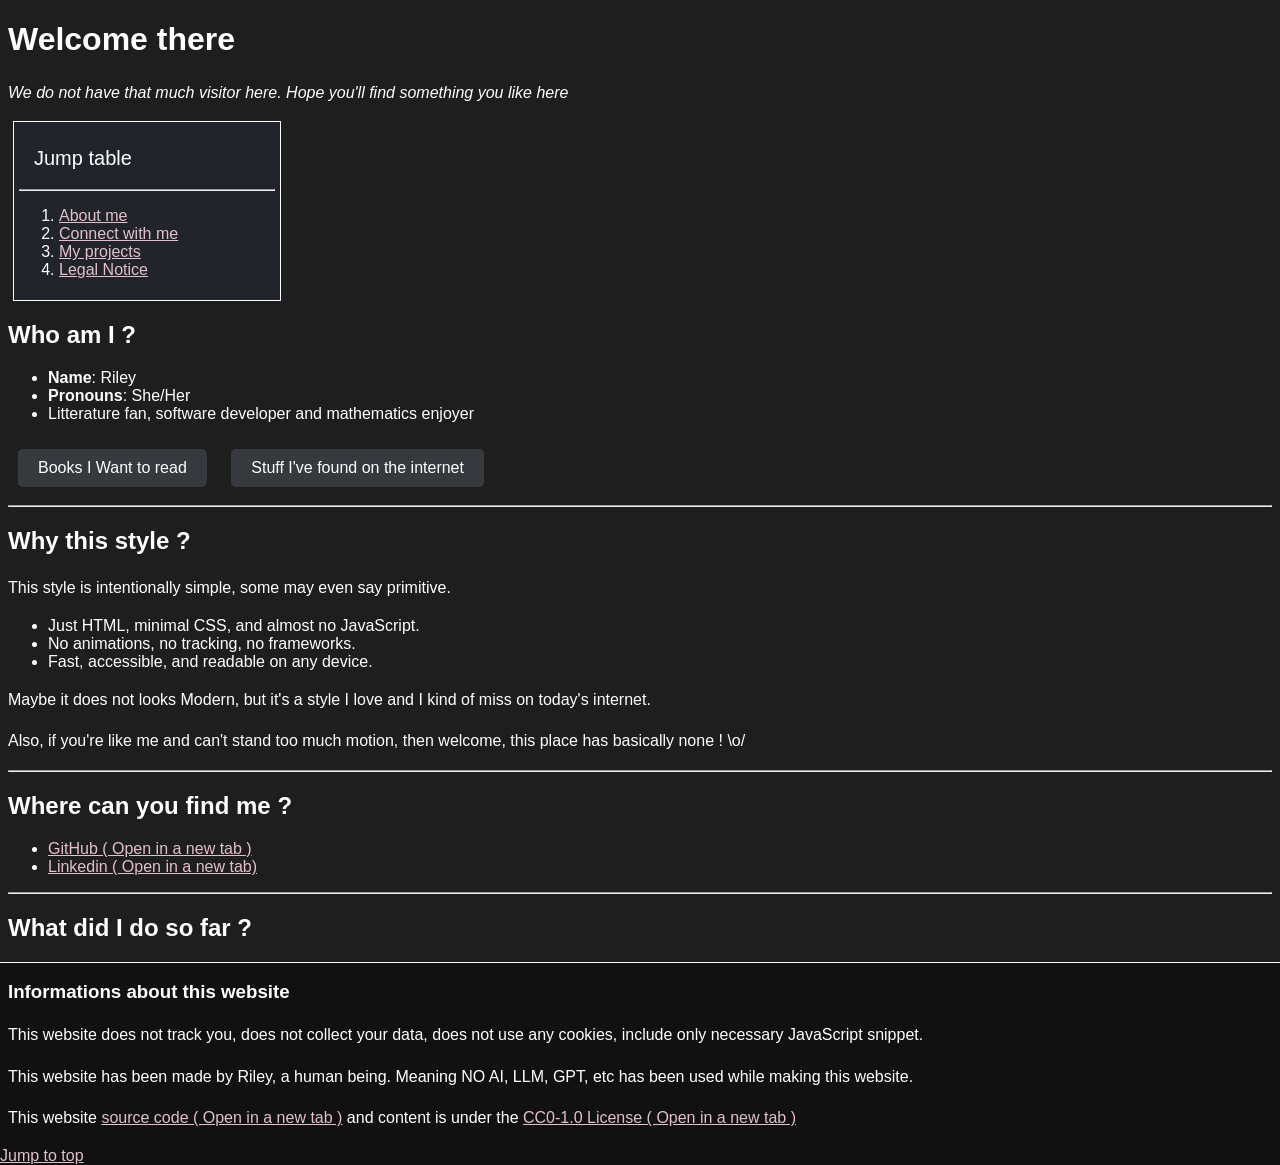
==== index.html @ 16c715bf "Initial commit" ====
<!DOCTYPE html>
<html lang="en">
  <head>
    <title>Riley's website</title>
    <link type="text/plain" rel="author" href="https://Riley-dsv.github.io/humans.txt"> 
    <link rel="stylesheet" href="./style/main.css">
    <link rel="stylesheet" href="./style/button.css">
    <link rel="stylesheet" href="./style/summary.css">
    <link rel="stylesheet" href="./style/footer.css">
    <meta charset="UTF-8">
    <meta name="viewport" content="width=device-width, initial-scale=1, user-scalable=yes">
  </head>
  <body>
    <header id="introduction">
      <h1 id="top">Welcome there</h1>
      <p id="subtitle">We do not have that much visitor here. Hope you'll find something you like here</p>
    </header>
    <nav>
      <p id="summary-title">Jump table</p>
      <hr>
      <ol>
        <li><a target="_self" href="#main">About me</a></li>
        <li><a target="_self" href="#network">Connect with me</a></li>
        <li>
          <a target="_self" href="#project">My projects</a>
          <ul>
          </ul>
        </li>
        <li><a target="_self" href="#legal">Legal Notice</a></li>
      </ol>
    </nav>
    <main>
      <section id="main">
        <h2>Who am I ?</h2>
        <ul>
          <li><b>Name</b>: Riley</li>
          <li><b>Pronouns</b>: She/Her</li>
          <li>Litterature fan, software developer and mathematics enjoyer</li>
        </ul>
        <a target="_self" href="#" class="button-link unavailable">Books I Want to read</a>
        <a target="_self" href="#" class="button-link unavailable">Stuff I've found on the internet</a>
      </section>
      <hr>
      <section>
        <h2>Why this style ?</h2>
        <p>This style is intentionally simple, some may even say primitive.</p>
        <ul>
          <li>Just HTML, minimal CSS, and almost no JavaScript.</li>
          <li>No animations, no tracking, no frameworks.</li>
          <li>Fast, accessible, and readable on any device.</li>
        </ul>
        <p>Maybe it does not looks Modern, but it's a style I love and I kind of miss on today's internet.</p> 
        <p>Also, if you're like me and can't stand too much motion, then welcome, this place has basically none ! \o/</p>
      </section>
      <hr>
      <section id="network">
        <h2>Where can you find me ?</h2>
        <ul>
          <li><a target="_blank" rel="noopener" href=https://github.com/Riley-dsv>GitHub ( Open in a new tab )</a></li>
          <li><a target="_blank" rel="noopener" href="https://www.linkedin.com/in/riley-dessertenne">Linkedin ( Open in a new tab)</a></li>
        </ul>
      </section>
      <hr>
      <section id="project">
        <h2>What did I do so far ?</h2>
      </section>
    </main>
    <footer>
      <section id="legal">
        <h3>Informations about this website</h3>
        <p>This website does not track you, does not collect your data, does not use any cookies, include only necessary JavaScript snippet.</p>
        <p>This website has been made by Riley, a human being. Meaning NO AI, LLM, GPT, etc has been used while making this website.</p>
        <p>This website <a target="_blank" rel="noopener" href="https://github.com/Riley-dsv/Riley-dsv.github.io">source code ( Open in a new tab )</a> and content is under the <a target="_blank" rel="noopener" href=https://creativecommons.org/publicdomain/zero/1.0/deed.en>CC0-1.0 License ( Open in a new tab )</a></p> 
      </section>
      <a target="_top" href="#top">Jump to top</a>
    </footer>
  </body>
</html>
---- style/main.css ----
:root
{
  scrollbar-width: none;
  --background-color: #1F1E1E;
  --text-color: #FFF;
  --code-font-size: 15px;
  --visited-link-color: #CD9DCD;
  --link-color: #E3C0CA;
  --max-paragraph-width: 110ch;
}

html
{
  background-color: var(--background-color);
  color: var(--text-color);
  font-family: Arial, sans-serif;
}

body
{
  margin: 0;
}

#subtitle
{
  font-style: italic;
}

header#introduction, main
{
  margin: 8px;
}

p
{
  text-align: left;
  line-height: 1.6;
  max-width: var(--max-paragraph-width);
}

a
{
  color: var(--link-color);
}


a:visited
{
  color: var(--visited-link-color);
}

abbr
{
  font-style: oblique;
  color: chocolate;
}
---- style/button.css ----
.button-link {
  display: inline-block;
  margin: 10px;
  padding: 10px 20px;
  background-color: #626569;
  color: #FFF;
  text-decoration: none;
  border: none;
  border-radius: 5px;
  cursor: pointer;
}

.button-link:hover {
  background-color: #A4A9B0;
}

.button-link:visited
{
  color: inherit;
}

.button-link.unavailable
{
  background-color: #36393d;
}

.button-link.unavailable:hover
{
  cursor: not-allowed; 
}
---- style/summary.css ----
nav
{
  padding: 5px; 
  margin: 13px;
  height: auto;
  width: 20vw;
  background-color: #21252B; 
  border: 1px solid #fff 
}

#summary-title
{
  margin: 15px;
  font-size: 20px;
}

details summary
{
  border-bottom: 5px solid #fff;
}

dt 
{
  padding: 15px;
}

ul.glossary
{
  padding: 0;
}

dl, ul.glossary li 
{
  border: 1px solid #fff;
  list-style-type: none;
}

dl > dt {
  font-weight: normal;
  font-style: oblique;
}

@media (max-width: 768px) 
{
  nav 
  {
    width: 75%; 
  }
}
---- style/footer.css ----
footer
{
  overflow: hidden;
  margin: 0;
  padding: 0;
  background-color: #111;
  border-top: 1px solid #fff;
}

#legal
{
  margin: 8px;
}
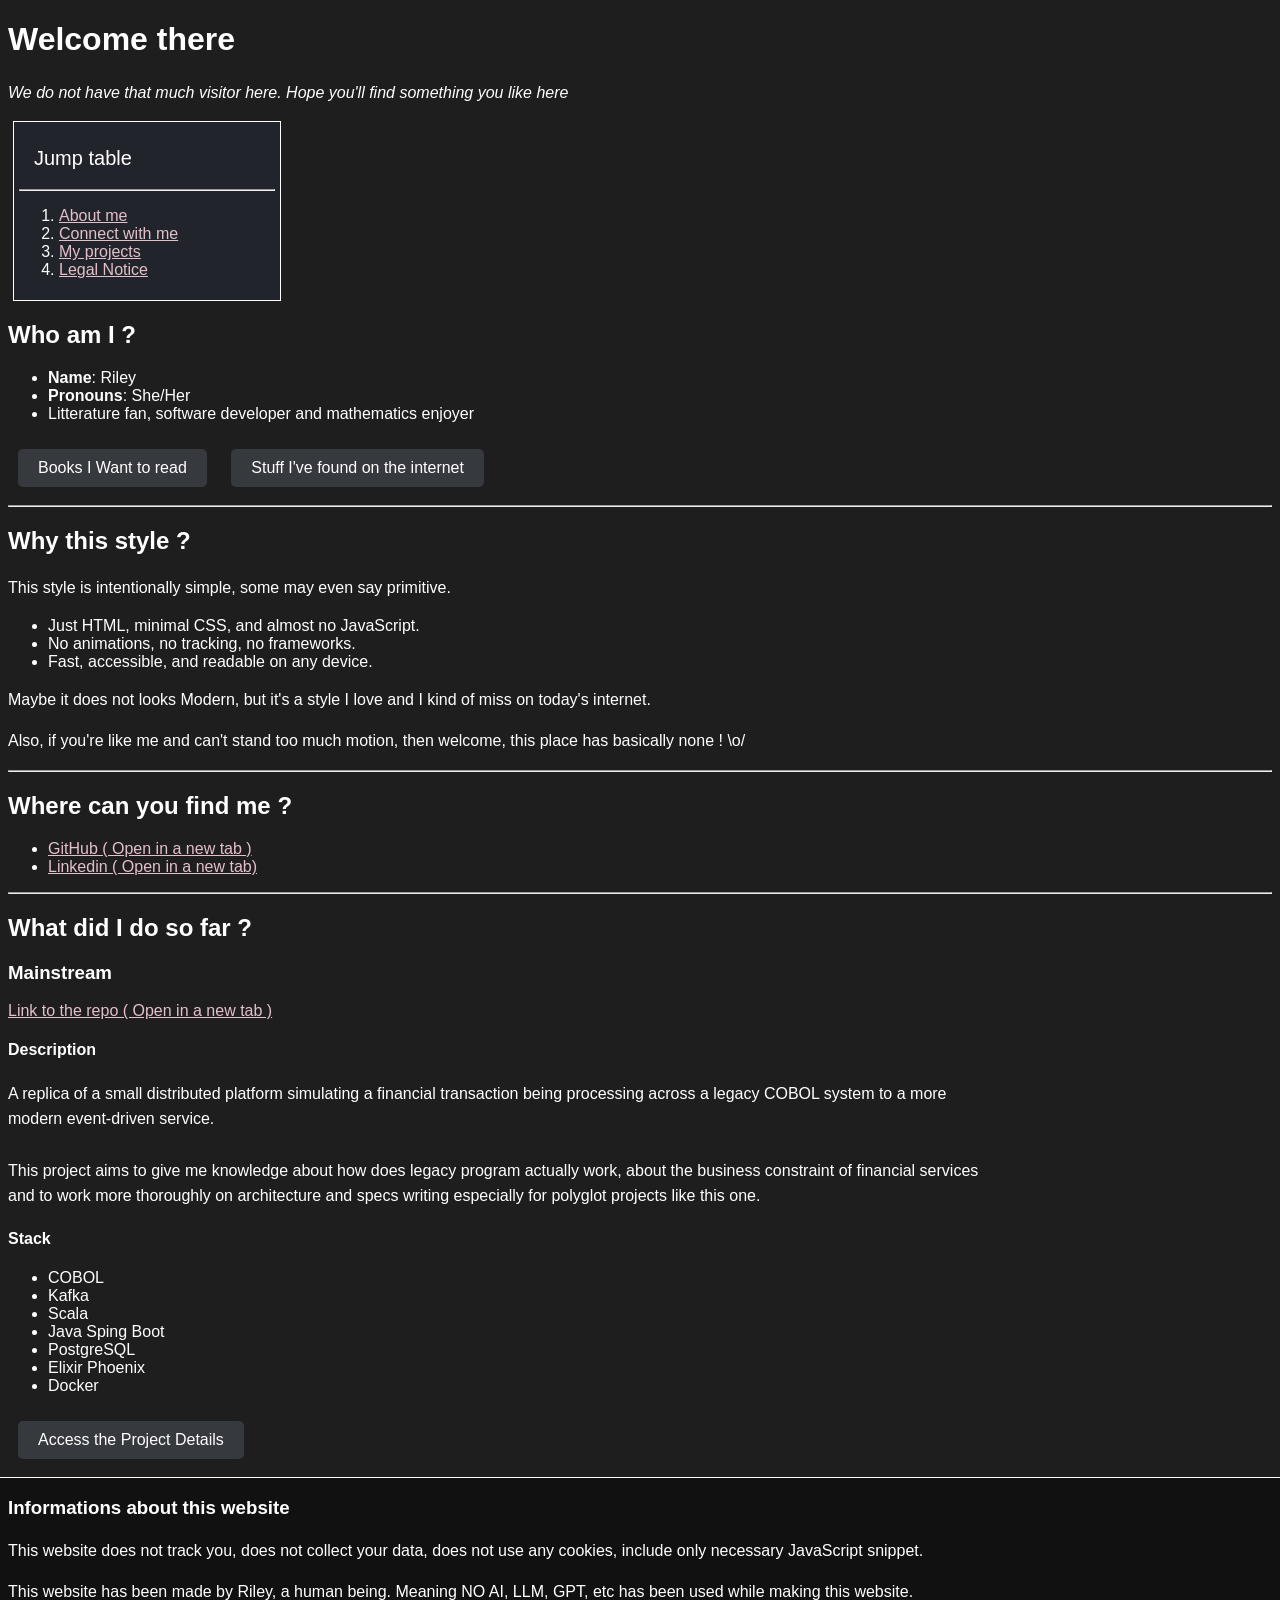
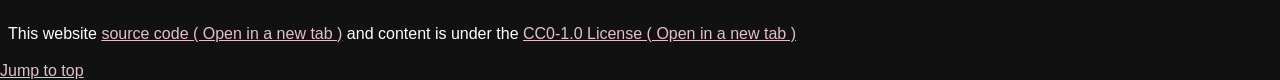
==== commit 58f45bde: "Added something in the project part" ====
--- a/index.html
+++ b/index.html
@@ -1,78 +1,111 @@
 <!DOCTYPE html>
 <html lang="en">
-  <head>
-    <title>Riley's website</title>
-    <link type="text/plain" rel="author" href="https://Riley-dsv.github.io/humans.txt"> 
-    <link rel="stylesheet" href="./style/main.css">
-    <link rel="stylesheet" href="./style/button.css">
-    <link rel="stylesheet" href="./style/summary.css">
-    <link rel="stylesheet" href="./style/footer.css">
-    <meta charset="UTF-8">
-    <meta name="viewport" content="width=device-width, initial-scale=1, user-scalable=yes">
-  </head>
-  <body>
-    <header id="introduction">
-      <h1 id="top">Welcome there</h1>
-      <p id="subtitle">We do not have that much visitor here. Hope you'll find something you like here</p>
-    </header>
-    <nav>
-      <p id="summary-title">Jump table</p>
-      <hr>
-      <ol>
-        <li><a target="_self" href="#main">About me</a></li>
-        <li><a target="_self" href="#network">Connect with me</a></li>
-        <li>
-          <a target="_self" href="#project">My projects</a>
-          <ul>
-          </ul>
-        </li>
-        <li><a target="_self" href="#legal">Legal Notice</a></li>
-      </ol>
-    </nav>
-    <main>
-      <section id="main">
-        <h2>Who am I ?</h2>
+
+<head>
+  <title>Riley's website</title>
+  <link type="text/plain" rel="author" href="https://Riley-dsv.github.io/humans.txt">
+  <link rel="stylesheet" href="./style/main.css">
+  <link rel="stylesheet" href="./style/button.css">
+  <link rel="stylesheet" href="./style/summary.css">
+  <link rel="stylesheet" href="./style/footer.css">
+  <meta charset="UTF-8">
+  <meta name="viewport" content="width=device-width, initial-scale=1, user-scalable=yes">
+</head>
+
+<body>
+  <header id="introduction">
+    <h1 id="top">Welcome there</h1>
+    <p id="subtitle">We do not have that much visitor here. Hope you'll find something you like here</p>
+  </header>
+  <nav>
+    <p id="summary-title">Jump table</p>
+    <hr>
+    <ol>
+      <li><a target="_self" href="#main">About me</a></li>
+      <li><a target="_self" href="#network">Connect with me</a></li>
+      <li>
+        <a target="_self" href="#project">My projects</a>
         <ul>
-          <li><b>Name</b>: Riley</li>
-          <li><b>Pronouns</b>: She/Her</li>
-          <li>Litterature fan, software developer and mathematics enjoyer</li>
         </ul>
-        <a target="_self" href="#" class="button-link unavailable">Books I Want to read</a>
-        <a target="_self" href="#" class="button-link unavailable">Stuff I've found on the internet</a>
-      </section>
-      <hr>
-      <section>
-        <h2>Why this style ?</h2>
-        <p>This style is intentionally simple, some may even say primitive.</p>
+      </li>
+      <li><a target="_self" href="#legal">Legal Notice</a></li>
+    </ol>
+  </nav>
+  <main>
+    <section id="main">
+      <h2>Who am I ?</h2>
+      <ul>
+        <li><b>Name</b>: Riley</li>
+        <li><b>Pronouns</b>: She/Her</li>
+        <li>Litterature fan, software developer and mathematics enjoyer</li>
+      </ul>
+      <a aria-hidden="true" target="_self" href="#" class="button-link unavailable">Books I Want to read</a>
+      <a aria-hidden="true" target="_self" href="#" class="button-link unavailable">Stuff I've found on the internet</a>
+    </section>
+    <hr>
+    <section>
+      <h2>Why this style ?</h2>
+      <p>This style is intentionally simple, some may even say primitive.</p>
+      <ul>
+        <li>Just HTML, minimal CSS, and almost no JavaScript.</li>
+        <li>No animations, no tracking, no frameworks.</li>
+        <li>Fast, accessible, and readable on any device.</li>
+      </ul>
+      <p>Maybe it does not looks Modern, but it's a style I love and I kind of miss on today's internet.</p>
+      <p>Also, if you're like me and can't stand too much motion, then welcome, this place has basically none ! \o/</p>
+    </section>
+    <hr>
+    <section id="network">
+      <h2>Where can you find me ?</h2>
+      <ul>
+        <li><a target="_blank" rel="noopener" href=https://github.com/Riley-dsv>GitHub ( Open in a new tab )</a></li>
+        <li><a target="_blank" rel="noopener" href="https://www.linkedin.com/in/riley-dessertenne">Linkedin ( Open in a
+            new tab)</a></li>
+      </ul>
+    </section>
+    <hr>
+    <section id="project">
+      <h2>What did I do so far ?</h2>
+      <article id="project-mainstream">
+        <h3>Mainstream</h3>
+        <a target="_blank" rel="noopener" href="github.com/Riley-dsv/Mainstream">Link to the repo ( Open in a new tab
+          )</a>
+        <h4>Description</h4>
+        <p>
+          A replica of a small distributed platform simulating a financial transaction being processing across a legacy
+          COBOL system to a more modern event-driven service.
+          <br><br>
+          This project aims to give me knowledge about how does legacy program actually work, about the business
+          constraint of financial services and to work more thoroughly on architecture and specs writing especially for
+          polyglot projects like this one.
+        </p>
+        <h4>Stack</h4>
         <ul>
-          <li>Just HTML, minimal CSS, and almost no JavaScript.</li>
-          <li>No animations, no tracking, no frameworks.</li>
-          <li>Fast, accessible, and readable on any device.</li>
+          <li>COBOL</li>
+          <li>Kafka</li>
+          <li>Scala</li>
+          <li>Java Sping Boot</li>
+          <li>PostgreSQL</li>
+          <li>Elixir Phoenix</li>
+          <li>Docker</li>
         </ul>
-        <p>Maybe it does not looks Modern, but it's a style I love and I kind of miss on today's internet.</p> 
-        <p>Also, if you're like me and can't stand too much motion, then welcome, this place has basically none ! \o/</p>
-      </section>
-      <hr>
-      <section id="network">
-        <h2>Where can you find me ?</h2>
-        <ul>
-          <li><a target="_blank" rel="noopener" href=https://github.com/Riley-dsv>GitHub ( Open in a new tab )</a></li>
-          <li><a target="_blank" rel="noopener" href="https://www.linkedin.com/in/riley-dessertenne">Linkedin ( Open in a new tab)</a></li>
-        </ul>
-      </section>
-      <hr>
-      <section id="project">
-        <h2>What did I do so far ?</h2>
-      </section>
-    </main>
-    <footer>
-      <section id="legal">
-        <h3>Informations about this website</h3>
-        <p>This website does not track you, does not collect your data, does not use any cookies, include only necessary JavaScript snippet.</p>
-        <p>This website has been made by Riley, a human being. Meaning NO AI, LLM, GPT, etc has been used while making this website.</p>
-        <p>This website <a target="_blank" rel="noopener" href="https://github.com/Riley-dsv/Riley-dsv.github.io">source code ( Open in a new tab )</a> and content is under the <a target="_blank" rel="noopener" href=https://creativecommons.org/publicdomain/zero/1.0/deed.en>CC0-1.0 License ( Open in a new tab )</a></p> 
-      </section>
-      <a target="_top" href="#top">Jump to top</a>
-    </footer>
-  </body>
+        <a aria-hidden="false" target="_self" class="button-link unavailable" href="#">Access the Project Details</a>
+      </article>
+    </section>
+  </main>
+  <footer>
+    <section id="legal">
+      <h3>Informations about this website</h3>
+      <p>This website does not track you, does not collect your data, does not use any cookies, include only necessary
+        JavaScript snippet.</p>
+      <p>This website has been made by Riley, a human being. Meaning NO AI, LLM, GPT, etc has been used while making
+        this website.</p>
+      <p>This website <a target="_blank" rel="noopener" href="https://github.com/Riley-dsv/Riley-dsv.github.io">source
+          code ( Open in a new tab )</a> and content is under the <a target="_blank" rel="noopener"
+          href=https://creativecommons.org/publicdomain/zero/1.0/deed.en>CC0-1.0 License ( Open in a new tab )</a></p>
+    </section>
+    <a target="_top" href="#top">Jump to top</a>
+  </footer>
+</body>
+
 </html>
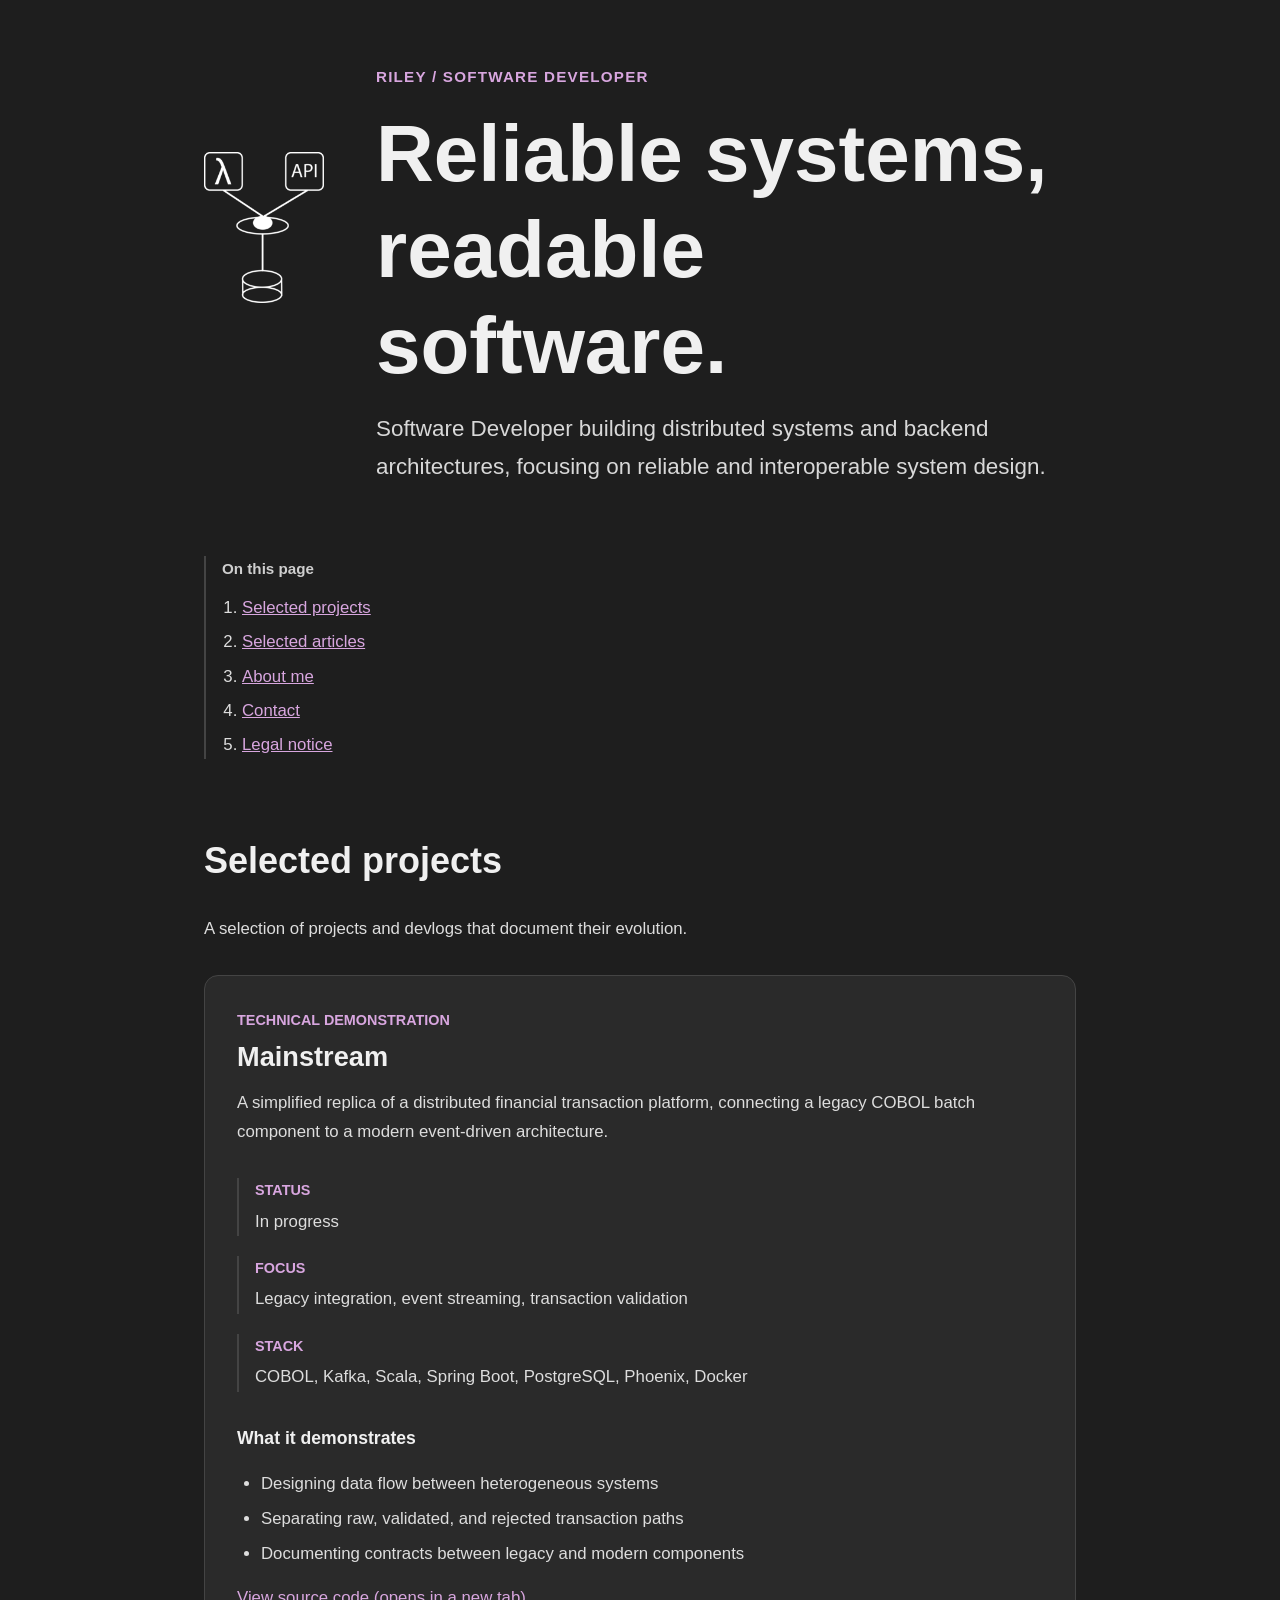
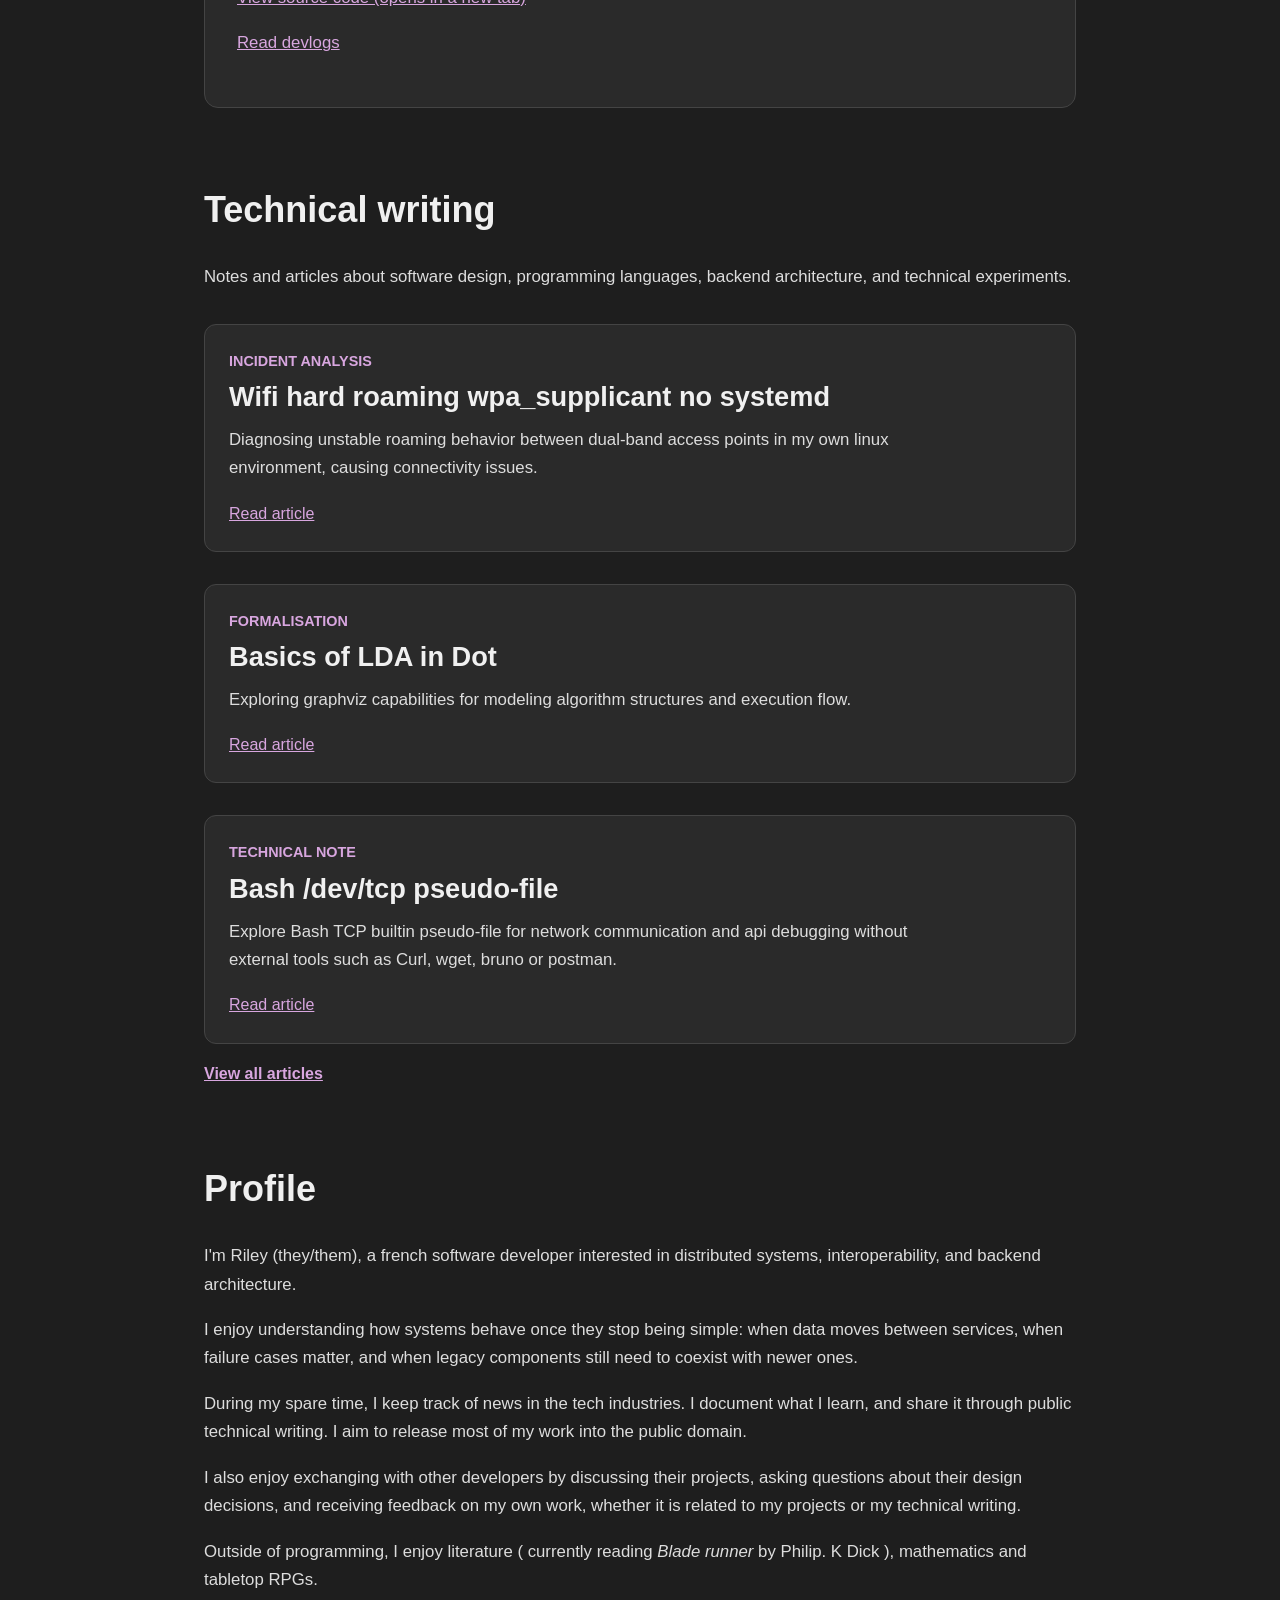
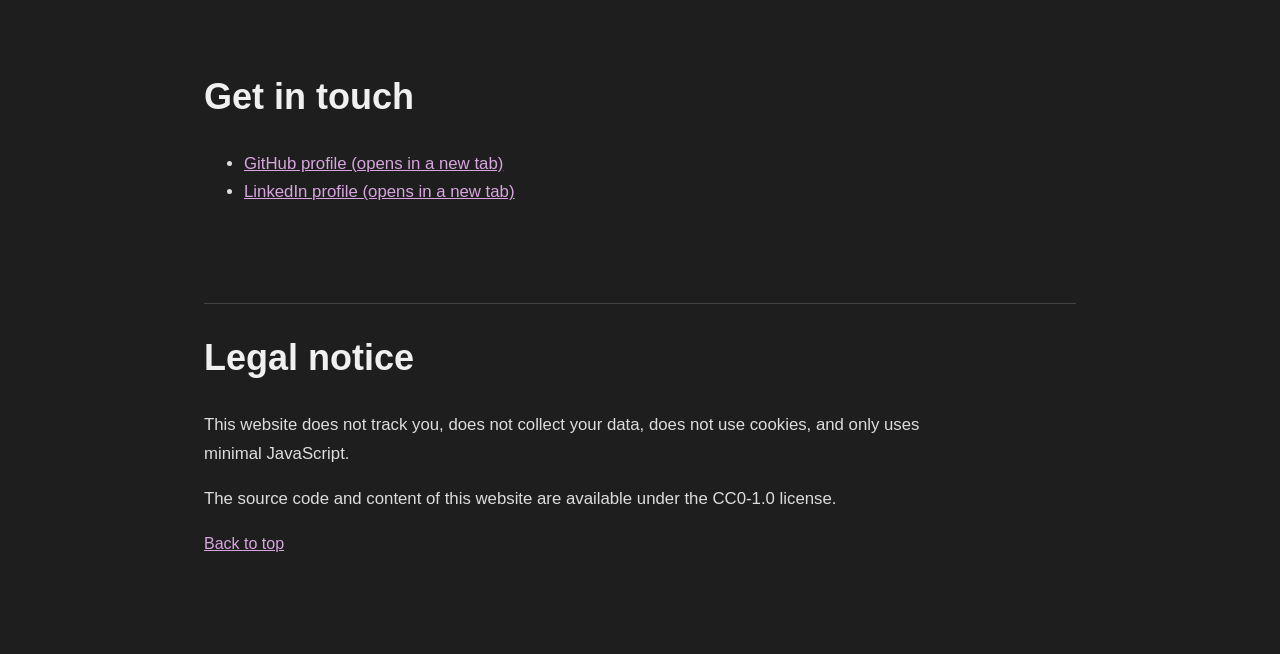
==== commit ea882281: "changes." ====
--- a/index.html
+++ b/index.html
@@ -2,109 +2,218 @@
 <html lang="en">
 
 <head>
-  <title>Riley's website</title>
-  <link type="text/plain" rel="author" href="https://Riley-dsv.github.io/humans.txt">
-  <link rel="stylesheet" href="./style/main.css">
-  <link rel="stylesheet" href="./style/button.css">
-  <link rel="stylesheet" href="./style/summary.css">
-  <link rel="stylesheet" href="./style/footer.css">
+  <title>Riley — Software Developer</title>
+
   <meta charset="UTF-8">
   <meta name="viewport" content="width=device-width, initial-scale=1, user-scalable=yes">
+
+  <link rel="icon" type="image/x-icon" href="/resources/images/favicon-light.ico" media="(prefers-color-scheme: light)">
+  <link rel="icon" type="image/x-icon" href="/resources/images/favicon-dark.ico" media="(prefers-color-scheme: dark)">
+  <link type="text/plain" rel="author" href="https://Riley-dsv.github.io/humans.txt">
+
+  <link rel="stylesheet" href="./style/colors.css">
+  <link rel="stylesheet" href="./style/main.css">
+  <link rel="stylesheet" href="./style/hero.css">
+  <link rel="stylesheet" href="./style/layout.css">
+  <link rel="stylesheet" href="./style/typography.css">
+  <link rel="stylesheet" href="./style/navigation.css">
+  <link rel="stylesheet" href="./style/project.css">
+  <link rel="stylesheet" href="./style/writing.css">
+  <link rel="stylesheet" href="./style/footer.css">
 </head>
 
 <body>
-  <header id="introduction">
-    <h1 id="top">Welcome there</h1>
-    <p id="subtitle">We do not have that much visitor here. Hope you'll find something you like here</p>
+  <header class="hero">
+    <img class="site-symbol" src="resources/images/image.png" alt="">
+    <div class="hero-content">
+      <p class="eyebrow">Riley / Software Developer</p>
+
+      <h1>Reliable systems, readable software.</h1>
+
+      <p class="subtitle">
+        Software Developer building distributed systems and backend architectures,
+        focusing on reliable and interoperable system design.
+      </p>
+    </div>
   </header>
-  <nav>
-    <p id="summary-title">Jump table</p>
-    <hr>
+
+  <nav class="jump-table" aria-labelledby="jump-table-title">
+    <p id="jump-table-title">On this page</p>
+
     <ol>
-      <li><a target="_self" href="#main">About me</a></li>
-      <li><a target="_self" href="#network">Connect with me</a></li>
-      <li>
-        <a target="_self" href="#project">My projects</a>
-        <ul>
-        </ul>
-      </li>
-      <li><a target="_self" href="#legal">Legal Notice</a></li>
+      <li><a href="#projects">Selected projects</a></li>
+      <li><a href="#writing">Selected articles</a></li>
+      <li><a href="#profile">About me</a></li>
+      <li><a href="#contact">Contact</a></li>
+      <li><a href="#legal">Legal notice</a></li>
     </ol>
   </nav>
+
   <main>
-    <section id="main">
-      <h2>Who am I ?</h2>
+    <section id="projects" aria-labelledby="projects-title">
+      <h2 id="projects-title">Selected projects</h2>
+
+      <p>
+        A selection of projects and devlogs that document their evolution.
+      </p>
+
+      <article class="project-card">
+        <header>
+          <p class="section-label">Technical demonstration</p>
+          <h3>Mainstream</h3>
+        </header>
+
+        <p>
+          A simplified replica of a distributed financial transaction platform,
+          connecting a legacy COBOL batch component to a modern event-driven architecture.
+        </p>
+
+        <dl class="project-meta">
+          <div>
+            <dt>Status</dt>
+            <dd>In progress</dd>
+          </div>
+
+          <div>
+            <dt>Focus</dt>
+            <dd>Legacy integration, event streaming, transaction validation</dd>
+          </div>
+
+          <div>
+            <dt>Stack</dt>
+            <dd>COBOL, Kafka, Scala, Spring Boot, PostgreSQL, Phoenix, Docker</dd>
+          </div>
+        </dl>
+
+        <h4>What it demonstrates</h4>
+        <ul>
+          <li>Designing data flow between heterogeneous systems</li>
+          <li>Separating raw, validated, and rejected transaction paths</li>
+          <li>Documenting contracts between legacy and modern components</li>
+        </ul>
+        <p>
+          <a target="_blank" rel="noopener" href="https://github.com/Riley-dsv/Mainstream">
+            View source code (opens in a new tab)
+          </a>
+        </p>
+        <p>
+          <a href="projects/mainstream/">Read devlogs</a>
+        </p>
+      </article>
+    </section>
+
+
+    <section id="writing">
+      <h2 id="writing-title">Technical writing</h2>
+
+      <p>
+        Notes and articles about software design, programming languages,
+        backend architecture, and technical experiments.
+      </p>
+
+      <article class="writing-card">
+        <p class="section-label">Incident Analysis</p>
+
+        <h3>Wifi hard roaming wpa_supplicant no systemd</h3>
+
+        <p>
+          Diagnosing unstable roaming behavior between dual-band access points in my own linux environment, causing
+          connectivity issues.
+        </p>
+
+        <a href="./articles/wifi-hard-roaming-wpa-supplicant-no-systemd.html">
+          Read article
+        </a>
+      </article>
+
+      <article class="writing-card">
+        <p class="section-label">Formalisation</p>
+
+        <h3>Basics of LDA in Dot</h3>
+
+        <p>
+          Exploring graphviz capabilities for modeling algorithm structures and execution flow.
+        </p>
+
+        <a href="./articles/basic-lda-entries-in-dot.html">
+          Read article
+        </a>
+      </article>
+
+      <article class="writing-card">
+        <p class="section-label">Technical Note</p>
+
+        <h3>Bash /dev/tcp pseudo-file</h3>
+        <p>
+          Explore Bash TCP builtin pseudo-file for network communication and api debugging without external tools such
+          as Curl, wget, bruno or postman.
+        </p>
+
+        <a href="./articles/bash-devtcp-pseudo-file.html">
+          Read article
+        </a>
+      </article>
+      <a class="standalone-link" href="./articles">View all articles</a>
+    </section>
+
+    <section id="profile" aria-labelledby="profile-title">
+      <h2 id="profile-title">Profile</h2>
+      <p>
+        I'm Riley (they/them), a french software developer interested in distributed systems,
+        interoperability, and backend architecture.
+      </p>
+
+      <p>
+        I enjoy understanding how systems behave once they stop being simple:
+        when data moves between services, when failure cases matter,
+        and when legacy components still need to coexist with newer ones.
+      </p>
+
+      <p>
+        During my spare time, I keep track of news in the tech industries. I document what I learn, and share it through
+        public technical writing. I aim to release most of my work into the public domain.
+      </p>
+
+      <p>
+        I also enjoy exchanging with other developers by discussing their projects, asking questions about their design
+        decisions, and receiving feedback on my own work, whether it is related to my projects or my technical writing.
+      </p>
+
+      <p>
+        Outside of programming, I enjoy literature ( currently reading <em>Blade runner</em> by Philip. K Dick ),
+        mathematics and tabletop RPGs.
+      </p>
+      <!--<a href="resources/cv" download="cv-riley-dessertenne.pdf">Download my CV !</a>-->
+    </section>
+
+    <section id="contact" aria-labelledby="contact-title">
+      <h2 id="contact-title">Get in touch</h2>
+
       <ul>
-        <li><b>Name</b>: Riley</li>
-        <li><b>Pronouns</b>: She/Her</li>
-        <li>Litterature fan, software developer and mathematics enjoyer</li>
+        <li>
+          <a target="_blank" rel="noopener" href="https://github.com/Riley-dsv">
+            GitHub profile (opens in a new tab)
+          </a>
+        </li>
+        <li>
+          <a target="_blank" rel="noopener" href="https://www.linkedin.com/in/riley-dessertenne">
+            LinkedIn profile (opens in a new tab)
+          </a>
+        </li>
       </ul>
-      <a aria-hidden="true" target="_self" href="#" class="button-link unavailable">Books I Want to read</a>
-      <a aria-hidden="true" target="_self" href="#" class="button-link unavailable">Stuff I've found on the internet</a>
-    </section>
-    <hr>
-    <section>
-      <h2>Why this style ?</h2>
-      <p>This style is intentionally simple, some may even say primitive.</p>
-      <ul>
-        <li>Just HTML, minimal CSS, and almost no JavaScript.</li>
-        <li>No animations, no tracking, no frameworks.</li>
-        <li>Fast, accessible, and readable on any device.</li>
-      </ul>
-      <p>Maybe it does not looks Modern, but it's a style I love and I kind of miss on today's internet.</p>
-      <p>Also, if you're like me and can't stand too much motion, then welcome, this place has basically none ! \o/</p>
-    </section>
-    <hr>
-    <section id="network">
-      <h2>Where can you find me ?</h2>
-      <ul>
-        <li><a target="_blank" rel="noopener" href=https://github.com/Riley-dsv>GitHub ( Open in a new tab )</a></li>
-        <li><a target="_blank" rel="noopener" href="https://www.linkedin.com/in/riley-dessertenne">Linkedin ( Open in a
-            new tab)</a></li>
-      </ul>
-    </section>
-    <hr>
-    <section id="project">
-      <h2>What did I do so far ?</h2>
-      <article id="project-mainstream">
-        <h3>Mainstream</h3>
-        <a target="_blank" rel="noopener" href="github.com/Riley-dsv/Mainstream">Link to the repo ( Open in a new tab
-          )</a>
-        <h4>Description</h4>
-        <p>
-          A replica of a small distributed platform simulating a financial transaction being processing across a legacy
-          COBOL system to a more modern event-driven service.
-          <br><br>
-          This project aims to give me knowledge about how does legacy program actually work, about the business
-          constraint of financial services and to work more thoroughly on architecture and specs writing especially for
-          polyglot projects like this one.
-        </p>
-        <h4>Stack</h4>
-        <ul>
-          <li>COBOL</li>
-          <li>Kafka</li>
-          <li>Scala</li>
-          <li>Java Sping Boot</li>
-          <li>PostgreSQL</li>
-          <li>Elixir Phoenix</li>
-          <li>Docker</li>
-        </ul>
-        <a aria-hidden="false" target="_self" class="button-link unavailable" href="#">Access the Project Details</a>
-      </article>
     </section>
   </main>
-  <footer>
-    <section id="legal">
-      <h3>Informations about this website</h3>
-      <p>This website does not track you, does not collect your data, does not use any cookies, include only necessary
-        JavaScript snippet.</p>
-      <p>This website has been made by Riley, a human being. Meaning NO AI, LLM, GPT, etc has been used while making
-        this website.</p>
-      <p>This website <a target="_blank" rel="noopener" href="https://github.com/Riley-dsv/Riley-dsv.github.io">source
-          code ( Open in a new tab )</a> and content is under the <a target="_blank" rel="noopener"
-          href=https://creativecommons.org/publicdomain/zero/1.0/deed.en>CC0-1.0 License ( Open in a new tab )</a></p>
-    </section>
-    <a target="_top" href="#top">Jump to top</a>
+
+  <footer id="legal" aria-labelledby="legal-title">
+    <h2 id="legal-title">Legal notice</h2>
+    <p>
+      This website does not track you, does not collect your data, does not use cookies,
+      and only uses minimal JavaScript.
+    </p>
+    <p>
+      The source code and content of this website are available under the CC0-1.0 license.
+    </p>
+    <a href="#">Back to top</a>
   </footer>
 </body>
 
--- a/style/colors.css
+++ b/style/colors.css
@@ -0,0 +1,8 @@
+:root
+{
+  --background: #1e1e1e;
+  --surface: #2a2a2a;
+  --text: #f0f0f0;
+  --accent: #d8a6df;
+  --border: #444;
+}
--- a/style/main.css
+++ b/style/main.css
@@ -1,56 +1,53 @@
-:root
+*
 {
-  scrollbar-width: none;
-  --background-color: #1F1E1E;
-  --text-color: #FFF;
-  --code-font-size: 15px;
-  --visited-link-color: #CD9DCD;
-  --link-color: #E3C0CA;
-  --max-paragraph-width: 110ch;
+  box-sizing: border-box;
 }
 
 html
 {
-  background-color: var(--background-color);
-  color: var(--text-color);
-  font-family: Arial, sans-serif;
+  scroll-behavior: smooth;
 }
 
 body
 {
   margin: 0;
+  padding: 0;
+  background-color: var(--background);
+  color: var(--text);
+  font-family: Inter, "IBM Plex Sans", sans-serif;
+  line-height: 1.7;
 }
 
-#subtitle
+img
 {
-  font-style: italic;
-}
-
-header#introduction, main
-{
-  margin: 8px;
-}
-
-p
-{
-  text-align: left;
-  line-height: 1.6;
-  max-width: var(--max-paragraph-width);
+  max-width: 100%;
+  height: auto;
 }
 
 a
 {
-  color: var(--link-color);
+  color: var(--accent);
 }
 
+a:hover
+{
+  text-decoration: none;
+}
 
-a:visited
+a:focus
 {
-  color: var(--visited-link-color);
+  outline: 2px solid var(--accent);
+  outline-offset: 4px;
+}
+
+::selection
+{
+  background-color: var(--accent);
+  color: var(--background);
 }
 
 abbr
 {
   font-style: oblique;
-  color: chocolate;
+  color: var(--accent);
 }
--- a/style/hero.css
+++ b/style/hero.css
@@ -0,0 +1,16 @@
+.hero {
+  display: grid;
+  grid-template-columns: 140px minmax(0, 1fr);
+  column-gap: 2rem;
+  align-items: start;
+}
+
+.site-symbol {
+  width: 120px;
+  height: auto;
+  margin-top: 5.5rem;
+}
+
+.hero-content h1 {
+  margin-bottom: 1rem;
+}
--- a/style/layout.css
+++ b/style/layout.css
@@ -0,0 +1,33 @@
+body
+{
+  max-width: 920px;
+
+  margin: 0 auto;
+  padding: 4rem 1.5rem 6rem 1.5rem;
+}
+
+section
+{
+  margin-top: 5rem;
+}
+
+.project-card
+{
+  margin-top: 2rem;
+}
+
+footer
+{
+  margin-top: 6rem;
+  padding-top: 2rem;
+
+  border-top: 1px solid var(--border);
+}
+
+.note {
+  margin: 1rem 0;
+  padding-left: 1rem;
+  border-left: 2px solid var(--accent);
+  color: #cfcfcf;
+  font-size: 0.95rem;
+}
--- a/style/typography.css
+++ b/style/typography.css
@@ -0,0 +1,86 @@
+h1, h2, h3, h4, p, li, dt, dd
+{
+  margin-top: 0;
+}
+
+h1, h2, h3
+{
+  font-weight: 700;
+  line-height: 1.2;
+}
+
+h1
+{
+  font-size: clamp(3rem, 10vw, 5rem);
+  margin-bottom: 1.5rem;
+}
+
+h2
+{
+  margin-bottom: 2rem;
+  font-size: 2.25rem;
+}
+
+h3
+{
+  margin-bottom: 1rem;
+  font-size: 1.7rem;
+}
+
+h4
+{
+  margin-bottom: 0.75rem;
+  font-size: 1.1rem;
+}
+
+p, li, dd
+{
+  color: #dddddd;
+  font-size: 1.05rem;
+}
+
+.subtitle
+{
+  max-width: 760px;
+
+  color: #d8d8d8;
+
+  font-size: 1.4rem;
+  font-style: normal;
+}
+
+.eyebrow
+{
+  margin-bottom: 1rem;
+
+  color: var(--accent);
+
+  font-size: 0.95rem;
+  font-weight: 700;
+  text-transform: uppercase;
+  letter-spacing: 0.08em;
+}
+
+.section-label
+{
+  margin-bottom: 0.5rem;
+
+  color: var(--accent);
+
+  font-size: 0.9rem;
+  font-weight: 700;
+  text-transform: uppercase;
+}
+
+code
+{
+  padding: 0.15rem 0.4rem;
+
+  border: 1px solid var(--border);
+  border-radius: 6px;
+
+  background-color: var(--surface);
+
+  font-family: "IBM Plex Mono", monospace;
+  font-size: 0.95em;
+}
--- a/style/navigation.css
+++ b/style/navigation.css
@@ -0,0 +1,29 @@
+.jump-table
+{
+  margin-top: 3rem;
+
+  padding-left: 1rem;
+
+  border-left: 2px solid var(--border);
+}
+
+.jump-table p
+{
+  margin-bottom: 0.75rem;
+
+  color: #cfcfcf;
+
+  font-size: 0.95rem;
+  font-weight: 700;
+}
+
+.jump-table ol
+{
+  margin: 0;
+  padding-left: 1.25rem;
+}
+
+.jump-table li
+{
+  margin-top: 0.35rem;
+}
--- a/style/project.css
+++ b/style/project.css
@@ -0,0 +1,52 @@
+.project-card
+{
+  padding: 2rem;
+
+  border: 1px solid var(--border);
+  border-radius: 14px;
+
+  background-color: var(--surface);
+}
+
+.project-meta
+{
+  display: grid;
+
+  gap: 1.25rem;
+
+  margin-top: 2rem;
+  margin-bottom: 2rem;
+}
+
+.project-meta div
+{
+  padding-left: 1rem;
+
+  border-left: 2px solid var(--border);
+}
+
+.project-meta dt
+{
+  margin-bottom: 0.3rem;
+
+  color: var(--accent);
+
+  font-size: 0.9rem;
+  font-weight: 700;
+  text-transform: uppercase;
+}
+
+.project-meta dd
+{
+  margin-left: 0;
+}
+
+.project-card ul
+{
+  padding-left: 1.5rem;
+}
+
+.project-card li
+{
+  margin-top: 0.4rem;
+}
--- a/style/writing.css
+++ b/style/writing.css
@@ -0,0 +1,49 @@
+.writing-card
+{
+  margin-top: 2rem;
+  padding: 1.5rem;
+
+  border: 1px solid var(--border);
+  border-radius: 12px;
+
+  background-color: var(--surface);
+}
+
+.writing-card h3
+{
+  margin-bottom: 0.75rem;
+}
+
+.writing-card p
+{
+  max-width: 720px;
+}
+
+.entry-list
+{
+  margin: 0;
+  padding-left: 1.5rem;
+}
+
+.entry-list li
+{
+  margin-top: 0.75rem;
+}
+
+.entry-list time
+{
+  display: inline-block;
+  min-width: 8.5rem;
+
+  color: var(--accent);
+
+  font-family: "IBM Plex Mono", monospace;
+  font-size: 0.95rem;
+}
+
+.standalone-link
+{
+  display: inline-block;
+  margin-top: 1rem;
+  font-weight: 700;
+}
--- a/style/footer.css
+++ b/style/footer.css
@@ -1,13 +1,9 @@
-footer
+footer p
 {
-  overflow: hidden;
-  margin: 0;
-  padding: 0;
-  background-color: #111;
-  border-top: 1px solid #fff;
+  max-width: 760px;
 }
 
-#legal
+footer a
 {
-  margin: 8px;
+  color: var(--accent);
 }
